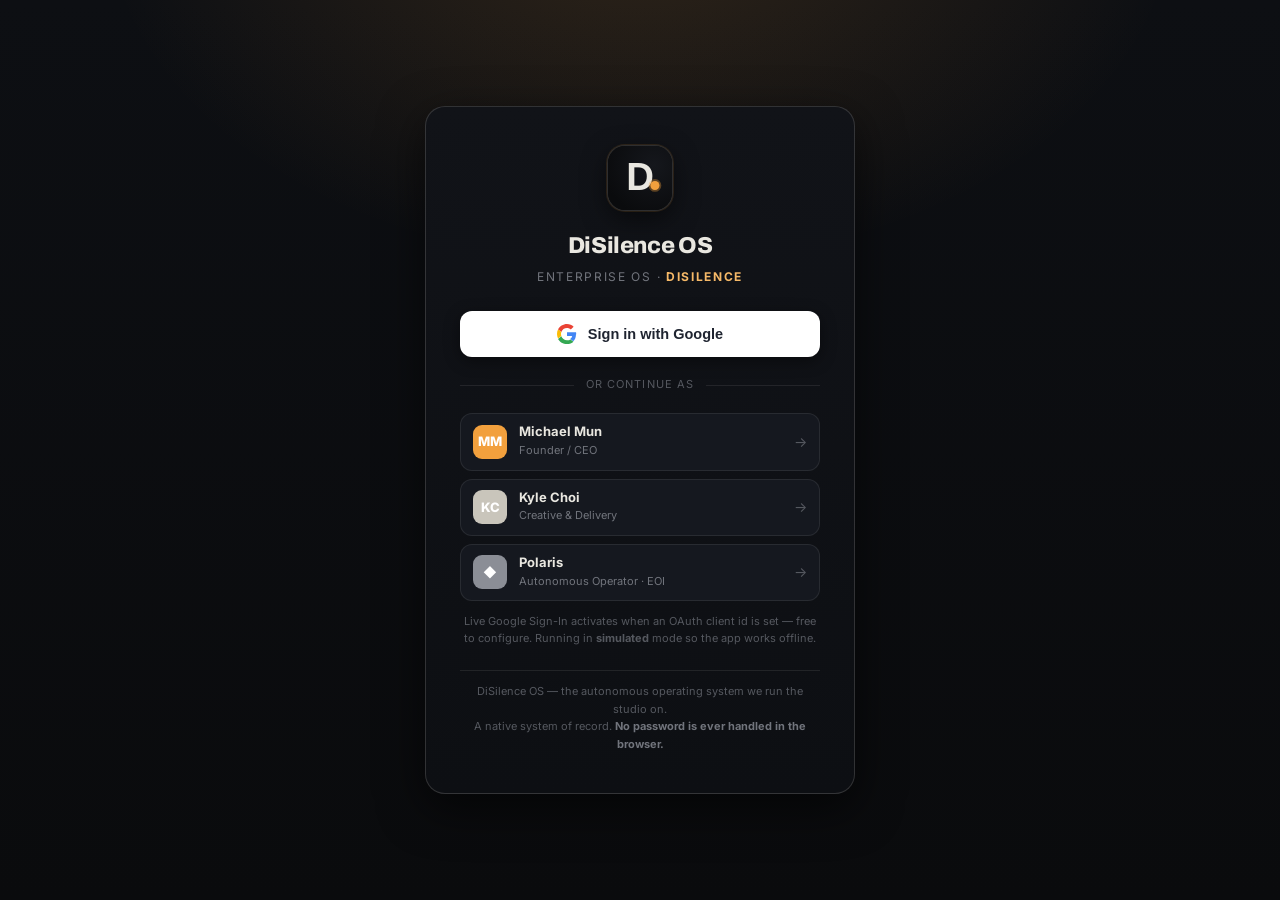
==== index.html @ 9885c928 "DiSilence OS — enterprise operating system + client/partner portal (initial)" ====
<!doctype html>
<html lang="en">
<head>
<meta charset="utf-8" />
<meta name="viewport" content="width=device-width, initial-scale=1" />
<title>DiSilence — Enterprise Operating System</title>
<meta name="robots" content="noindex,nofollow" />
<!-- Set a real Google OAuth client id here (or in tenants/disilence.js) to enable
     live "Sign in with Google" for the @disilence.com team. Empty ⇒ the app runs in
     a clearly-labelled simulated mode so it works before OAuth is configured. -->
<meta name="google-client-id" content="" />
<link rel="icon" href="brand/disilence-mark.svg" />
<link rel="preconnect" href="https://fonts.googleapis.com">
<link rel="preconnect" href="https://fonts.gstatic.com" crossorigin>
<link href="https://fonts.googleapis.com/css2?family=Inter:wght@400;500;600;700;800&family=Archivo:wght@600;700;800;900&family=JetBrains+Mono:wght@400;500;700&display=swap" rel="stylesheet">
<link rel="stylesheet" href="assets/keystone.css?v=2" />
<link rel="stylesheet" href="assets/disilence.css?v=2" />
</head>
<body>

<!-- ========================= LOGIN GATE ========================= -->
<div class="login" id="login">
  <div class="login-card">
    <div class="login-logo" id="loginLogo">D</div>
    <h1 id="loginTitle">DiSilence OS</h1>
    <div class="kfor">Enterprise OS · <b id="loginTenant">Sign in</b></div>

    <div id="gbtnReal"></div>
    <button class="gbtn" id="gbtnSim">
      <svg viewBox="0 0 48 48" aria-hidden="true"><path fill="#EA4335" d="M24 9.5c3.5 0 6.6 1.2 9.1 3.6l6.8-6.8C35.9 2.4 30.3 0 24 0 14.6 0 6.4 5.4 2.5 13.3l7.9 6.1C12.2 13.3 17.6 9.5 24 9.5z"/><path fill="#4285F4" d="M46.1 24.5c0-1.6-.1-3.1-.4-4.5H24v9h12.4c-.5 2.9-2.2 5.3-4.6 7l7.1 5.5c4.2-3.9 6.6-9.6 6.6-16.5z"/><path fill="#FBBC05" d="M10.4 28.6c-.5-1.4-.8-2.9-.8-4.6s.3-3.2.8-4.6l-7.9-6.1C.9 16.5 0 20.1 0 24s.9 7.5 2.5 10.7l7.9-6.1z"/><path fill="#34A853" d="M24 48c6.3 0 11.6-2.1 15.5-5.6l-7.1-5.5c-2 1.3-4.5 2.1-8.4 2.1-6.4 0-11.8-3.8-13.6-9.4l-7.9 6.1C6.4 42.6 14.6 48 24 48z"/></svg>
      <span>Sign in with Google</span>
    </button>

    <div class="or">or continue as</div>
    <div class="demo-users" id="demoUsers"></div>

    <div class="gnote" id="gnote"></div>
    <div class="foot">
      DiSilence OS — the autonomous operating system we run the studio on.<br/>
      A native system of record. <b>No password is ever handled in the browser.</b>
    </div>
  </div>
</div>

<!-- ========================= APP SHELL ========================= -->
<div class="app hidden" id="app">
  <div class="railscrim" id="railscrim"></div>
  <aside class="rail">
    <div class="brand">
      <div class="mark" id="railMark">D</div>
      <div class="name"><b id="railName">DiSilence OS</b><small id="railKicker">Enterprise OS</small></div>
    </div>
    <div class="rail-scroll">
      <nav id="nav"></nav>
    </div>
    <div class="foot">
      <div class="txt">Tenant: <b id="railTenant">—</b> · <span id="railEnv">Demo</span><br/>
      Native store · <b>DiSilence</b> system of record</div>
    </div>
  </aside>

  <div class="main">
    <header class="topbar">
      <button class="hamb" id="hamb">☰</button>
      <button class="railtoggle" id="railToggle" title="Collapse sidebar">⇤</button>
      <div class="ttl"><h1 id="viewTitle">Command</h1></div>
      <div class="spacer"></div>
      <div class="search"><span>⌕</span><input id="search" placeholder="Search  ·  ⌘K" autocomplete="off" /></div>
      <div class="sync"><span class="dot"></span><span id="syncTxt">live</span></div>
      <div class="tenant-tag" id="envTag">DEMO</div>
      <button type="button" class="bell" id="bell" title="Notifications" aria-label="Notifications">🔔<span class="bell-ct hidden" id="bellCt">0</span></button>
      <button type="button" class="rolechip" id="roleChip" title="Switch seat">Seat ▾</button>
      <div class="me" id="me">
        <span class="av" id="meAv">?</span>
        <span class="nm" id="meNm">—<small id="meRole">—</small></span>
      </div>
    </header>
    <div class="content" id="content"></div>
  </div>
</div>

<!-- drill / toasts / command palette -->
<div class="scrim" id="scrim"></div>
<aside class="drill" id="drill">
  <div class="dh"><b id="drillTitle">Detail</b><span class="x" id="drillClose">✕</span></div>
  <div class="db" id="drillBody"></div>
</aside>
<div class="toasts" id="toasts"></div>
<div class="cmdk" id="cmdk"><div class="cmdk-box"><input id="cmdkInput" placeholder="Jump to module, client, engagement…" /><div class="cmdk-list" id="cmdkList"></div></div></div>

<!-- Print / output surface (core/output.js) -->
<div class="printwrap" id="printsheet">
  <div class="print-bar">
    <b id="printTitle">Document</b><span class="spacer"></span>
    <button class="btn" id="printClose">Close</button>
    <button class="btn primary" id="printGo">⎙ Print</button>
  </div>
  <div class="sheet" id="printSheet"></div>
</div>

<!-- Google Identity Services (optional; used only when a client id is set) -->
<script src="https://accounts.google.com/gsi/client" async defer></script>

<!-- Tenant fixture MUST load before the store (it seeds the native DB) -->
<script src="tenants/disilence.js?v=2"></script>
<script src="tenants/disilence-ext.js?v=2"></script>
<script src="core/store.js?v=2"></script>
<script src="core/ledger.js?v=2"></script>
<script src="core/output.js?v=2"></script>
<script src="core/automation.js?v=2"></script>
<script src="assets/auth.js?v=2"></script>
<script src="modules/modules.js?v=2"></script>
<!-- DiSilence agency module suite — provides every module in the DiSilence rail
     (the construction-vertical add-on module files are not shipped). modules.js
     stays for the shared KUI kit + the vertical-agnostic Automation renderer. -->
<script src="modules/modules-disilence.js?v=2"></script>
<script src="assets/app.js?v=2"></script>
</body>
</html>
---- assets/keystone.css ----
/* ============================================================================
 * KEYSTONE — the autonomous enterprise operating system · DESIGN SYSTEM
 * ----------------------------------------------------------------------------
 * A resellable ERP platform by DiSilence. One codebase, many tenants.
 * The base palette is Keystone-neutral (indigo). Each TENANT overrides the
 * --brand-* triad + logo via a theme, so each tenant sees its own
 * lion-orange identity while the product stays multi-tenant underneath.
 *
 * Inherits the premium dark language of the Solid Command Center v3 (the UI
 * Solid's execs already loved) and extends it into a full application shell:
 * login, rail, module chrome, forms, kanban, timeline, automation canvas.
 * Classic CSS, no build step — served by any static host ($0).
 * ==========================================================================*/

:root{
  /* Neutral ink + surface ramp */
  --ink:#0a0e18; --ink-2:#0d1322; --panel:#111a2c; --panel-2:#15203a; --panel-3:#1a2748;
  --line:rgba(255,255,255,.07); --line-2:rgba(255,255,255,.13); --line-3:rgba(255,255,255,.2);
  --txt:#e9edf7; --txt-2:#9fb0cb; --txt-3:#6a7891; --txt-4:#48546c;

  /* Brand triad — Keystone default (indigo). Tenants override these. */
  --brand:#6d7cff; --brand-2:#98a2ff; --brand-deep:#4436c6; --brand-dim:rgba(109,124,255,.15);

  /* Semantic status */
  --ok:#2dd4a7; --warn:#f5b13d; --bad:#ff5d6c; --info:#5aa9ff; --purple:#b98bff;
  --ok-bg:rgba(45,212,167,.12); --warn-bg:rgba(245,177,61,.13); --bad-bg:rgba(255,93,108,.13);
  --info-bg:rgba(90,169,255,.12); --purple-bg:rgba(185,139,255,.13);

  /* Vertical accents (construction default; other verticals swap) */
  --acc-a:#f2984f; --acc-b:#3ea8ff;

  --r:14px; --r-sm:9px; --r-lg:20px;
  --shadow:0 12px 40px rgba(0,0,0,.45); --shadow-sm:0 4px 14px rgba(0,0,0,.3);
  --mono:"JetBrains Mono",ui-monospace,"SF Mono",Menlo,monospace;
  --sans:"Inter",system-ui,-apple-system,"Segoe UI",Roboto,sans-serif;
  --rail-w:250px; --rail-w-collapsed:70px;
}

/* Tenant theme: reference tenant (lion orange) */
:root[data-tenant="solid"]{
  --brand:#e67c2c; --brand-2:#f2984f; --brand-deep:#b64e04; --brand-dim:rgba(230,124,44,.15);
  --acc-a:#f2984f; --acc-b:#3ea8ff;
}

/* Tenant theme: DiSilence (own operating system) — "Composed from Silence":
 * near-black silence field · bone ink · one signal accent (amber). Overrides the
 * neutral ramp toward the true DiSilence palette so the whole app reads on-brand. */
:root[data-tenant="disilence"]{
  --ink:#0a0b0d; --ink-2:#0d0f13; --panel:#111318; --panel-2:#15181f; --panel-3:#1b1f28;
  --line:rgba(233,231,224,.09); --line-2:rgba(233,231,224,.16); --line-3:rgba(233,231,224,.24);
  --txt:#e9e7e0; --txt-2:#9a9da3; --txt-3:#71747c; --txt-4:#55585f;
  --brand:#f2a03d; --brand-2:#f6b968; --brand-deep:#c47615; --brand-dim:rgba(242,160,61,.15);
  --acc-a:#f2a03d; --acc-b:#8b8e96;
  /* One signal. Status = the brand's documented pass/veto + the single amber;
   * categorical "info" collapses to neutral so no second brand hue leaks in. */
  --ok:#7bd9a0; --warn:#f2a03d; --bad:#e4584e; --info:#9a9da3; --purple:#b7a98c;
  --ok-bg:rgba(123,217,160,.12); --warn-bg:rgba(242,160,61,.14); --bad-bg:rgba(228,88,78,.13);
  --info-bg:rgba(233,231,224,.07); --purple-bg:rgba(183,169,140,.12);
  --shadow:0 14px 46px rgba(0,0,0,.6); --shadow-sm:0 4px 16px rgba(0,0,0,.42);
}

*{box-sizing:border-box}
html,body{margin:0;height:100%;overflow:hidden}
body{
  font-family:var(--sans); color:var(--txt); font-size:14px; line-height:1.45;
  -webkit-font-smoothing:antialiased;
  background:
    radial-gradient(1200px 720px at 82% -12%, rgba(109,124,255,.12), transparent 60%),
    radial-gradient(900px 620px at -8% 6%, rgba(90,169,255,.08), transparent 55%),
    var(--ink);
}
:root[data-tenant="solid"] body{
  background:
    radial-gradient(1200px 720px at 82% -12%, rgba(230,124,44,.12), transparent 60%),
    radial-gradient(900px 620px at -8% 6%, rgba(62,168,255,.08), transparent 55%),
    var(--ink);
}
:root[data-tenant="disilence"] body{
  background:
    radial-gradient(1180px 700px at 84% -14%, rgba(242,160,61,.10), transparent 58%),
    radial-gradient(820px 560px at -6% 4%, rgba(242,160,61,.045), transparent 55%),
    var(--ink);
}
a{color:var(--brand-2);text-decoration:none}
code,.mono{font-family:var(--mono);font-variant-numeric:tabular-nums}
code{font-size:.86em;color:var(--brand-2);background:var(--brand-dim);padding:1px 6px;border-radius:5px}
::-webkit-scrollbar{width:10px;height:10px}
::-webkit-scrollbar-thumb{background:rgba(255,255,255,.1);border-radius:8px;border:2px solid transparent;background-clip:padding-box}
.hidden{display:none !important}

/* ============================================================================
 * LOGIN — Google Sign-In gate
 * ==========================================================================*/
.login{position:fixed;inset:0;display:grid;place-items:center;padding:24px;z-index:100;overflow-y:auto;
  background:
    radial-gradient(900px 600px at 50% -10%, var(--brand-dim), transparent 60%),
    linear-gradient(180deg,var(--ink-2),var(--ink))}
.login-card{width:min(430px,94vw);background:linear-gradient(180deg,var(--panel),var(--ink-2));
  border:1px solid var(--line-2);border-radius:var(--r-lg);padding:38px 34px;box-shadow:var(--shadow);text-align:center}
.login-logo{width:66px;height:66px;border-radius:18px;margin:0 auto 18px;display:grid;place-items:center;
  background:linear-gradient(150deg,var(--brand),var(--brand-deep));box-shadow:0 10px 30px var(--brand-dim);
  font-family:var(--mono);font-weight:800;font-size:30px;color:#fff}
.login-logo img{width:52px;height:52px;object-fit:contain}
.login h1{margin:0;font-size:23px;font-weight:800;letter-spacing:.2px}
.login .kfor{color:var(--txt-3);font-size:12px;margin:6px 0 26px;letter-spacing:.14em;text-transform:uppercase}
.login .kfor b{color:var(--brand-2)}
.gbtn{display:flex;align-items:center;justify-content:center;gap:11px;width:100%;padding:13px 16px;border-radius:12px;
  background:#fff;color:#1f2430;font-weight:600;font-size:14.5px;border:none;cursor:pointer;transition:.16s;box-shadow:var(--shadow-sm)}
.gbtn:hover{transform:translateY(-1px);box-shadow:0 8px 22px rgba(0,0,0,.3)}
.gbtn svg{width:20px;height:20px;flex:none}
.login .or{display:flex;align-items:center;gap:12px;color:var(--txt-4);font-size:11px;margin:20px 0;letter-spacing:.1em;text-transform:uppercase}
.login .or::before,.login .or::after{content:"";height:1px;flex:1;background:var(--line)}
.demo-users{display:flex;flex-direction:column;gap:8px}
.demo-user{display:flex;align-items:center;gap:12px;padding:10px 12px;border-radius:12px;border:1px solid var(--line);
  background:var(--panel-2);cursor:pointer;transition:.16s;text-align:left}
.demo-user:hover{border-color:var(--brand);transform:translateX(2px)}
.demo-user .av{width:34px;height:34px;border-radius:9px;display:grid;place-items:center;font-weight:800;font-size:13px;color:#fff;flex:none}
.demo-user .who b{display:block;font-size:13px;line-height:1.15}
.demo-user .who small{color:var(--txt-3);font-size:11px}
.demo-user .arr{margin-left:auto;color:var(--txt-4)}
.login .foot{margin-top:24px;color:var(--txt-4);font-size:11px;line-height:1.6}
.login .foot b{color:var(--txt-3)}
.gnote{margin-top:12px;font-size:11px;color:var(--txt-4);line-height:1.5}

/* ============================================================================
 * APP SHELL — rail · topbar · content
 * ==========================================================================*/
.app{display:grid;grid-template-columns:var(--rail-w) 1fr;height:100vh;overflow:hidden}
.app.rail-collapsed{grid-template-columns:var(--rail-w-collapsed) 1fr}
.rail{position:sticky;top:0;height:100vh;background:linear-gradient(180deg,var(--ink-2),var(--ink));
  border-right:1px solid var(--line);display:flex;flex-direction:column;padding:16px 12px;gap:4px;z-index:30;overflow:hidden}
.brand{display:flex;align-items:center;gap:11px;padding:6px 8px 14px;min-width:0}
.brand .mark{width:40px;height:40px;border-radius:11px;flex:none;display:grid;place-items:center;overflow:hidden;
  background:linear-gradient(150deg,var(--brand),var(--brand-deep));box-shadow:0 6px 18px var(--brand-dim);
  font-family:var(--mono);font-weight:800;font-size:19px;color:#fff}
.brand .mark img{width:32px;height:32px;object-fit:contain}
.brand .name{font-weight:800;letter-spacing:.2px;line-height:1.05;min-width:0}
.brand .name b{font-size:15px;display:block;white-space:nowrap;overflow:hidden;text-overflow:ellipsis}
.brand .name small{display:block;font-weight:600;color:var(--txt-3);font-size:9.5px;letter-spacing:.14em;text-transform:uppercase;margin-top:3px}
.app.rail-collapsed .brand .name,.app.rail-collapsed .rail .sec,.app.rail-collapsed .nav .tx,
.app.rail-collapsed .nav .ct,.app.rail-collapsed .foot .txt{display:none}
.app.rail-collapsed .brand{justify-content:center}

.rail-scroll{overflow-y:auto;overflow-x:hidden;flex:1;margin:0 -4px;padding:0 4px}
.rail .sec{font-size:9.5px;letter-spacing:.16em;text-transform:uppercase;color:var(--txt-4);padding:14px 10px 6px}
.nav{display:flex;align-items:center;gap:12px;padding:9px 11px;border-radius:10px;color:var(--txt-2);cursor:pointer;
  font-weight:600;font-size:13px;border:1px solid transparent;transition:.14s;white-space:nowrap;
  background:none;width:100%;font-family:var(--sans);text-align:left}
.nav:hover{background:var(--panel);color:var(--txt)}
.nav.on{background:var(--brand-dim);color:#fff;border-color:color-mix(in srgb,var(--brand) 40%,transparent)}
.nav .ic{width:20px;text-align:center;font-size:15px;flex:none;opacity:.92}
.nav .tx{flex:1;overflow:hidden;text-overflow:ellipsis}
.nav .ct{font-family:var(--mono);font-size:10.5px;color:var(--txt-4);background:rgba(255,255,255,.05);padding:1px 7px;border-radius:20px}
.nav.on .ct{color:var(--brand-2)}
.app.rail-collapsed .nav{justify-content:center;padding:9px 0}
.foot{margin-top:auto;padding:12px 8px 2px;border-top:1px solid var(--line);color:var(--txt-4);font-size:11px;line-height:1.5}
.foot .txt b{color:var(--txt-2)}

.main{min-width:0;display:flex;flex-direction:column;height:100vh;overflow-y:auto;overflow-x:hidden}
.topbar{display:flex;align-items:center;gap:16px;padding:13px 24px;border-bottom:1px solid var(--line);
  position:sticky;top:0;background:rgba(10,14,24,.82);backdrop-filter:blur(12px);z-index:20}
.hamb{display:none;background:none;border:none;color:var(--txt-2);font-size:20px;cursor:pointer;padding:4px}
.railtoggle{background:none;border:1px solid var(--line);color:var(--txt-3);width:32px;height:32px;border-radius:9px;cursor:pointer;flex:none}
.railtoggle:hover{border-color:var(--line-2);color:var(--txt)}
.topbar .ttl{min-width:0}
.topbar h1{font-size:17px;margin:0;font-weight:800;letter-spacing:.2px;white-space:nowrap;overflow:hidden;text-overflow:ellipsis}
.topbar h1 small{display:block;font-weight:600;color:var(--txt-3);font-size:11px;margin-top:2px}
.spacer{margin-left:auto}
.search{display:flex;align-items:center;gap:8px;background:var(--panel);border:1px solid var(--line);border-radius:9px;padding:8px 12px;min-width:220px;color:var(--txt-2)}
.search input{background:none;border:none;outline:none;color:var(--txt);font-family:var(--sans);font-size:13px;width:100%}
.sync{display:flex;align-items:center;gap:8px;font-size:11.5px;color:var(--txt-2);background:var(--panel);border:1px solid var(--line);padding:6px 11px;border-radius:30px;font-family:var(--mono)}
.dot{width:8px;height:8px;border-radius:50%;background:var(--ok);animation:pulse 2.4s infinite}
@keyframes pulse{0%{box-shadow:0 0 0 0 rgba(45,212,167,.5)}70%{box-shadow:0 0 0 7px rgba(45,212,167,0)}100%{box-shadow:0 0 0 0 rgba(45,212,167,0)}}
.tenant-tag{font-family:var(--mono);font-size:10.5px;letter-spacing:.08em;color:var(--warn);background:var(--warn-bg);border:1px solid rgba(245,177,61,.3);padding:3px 9px;border-radius:6px}
.me{display:flex;align-items:center;gap:9px;cursor:pointer;padding:4px 8px 4px 4px;border-radius:30px;border:1px solid var(--line);background:var(--panel)}
.me:hover{border-color:var(--line-2)}
.bell{position:relative;background:var(--panel);border:1px solid var(--line);color:var(--txt-2);width:34px;height:34px;
  border-radius:50%;cursor:pointer;font-size:14px;line-height:1;display:grid;place-items:center;transition:.14s;flex:none}
.bell:hover{border-color:var(--brand);color:var(--txt)}
.bell-ct{position:absolute;top:-4px;right:-5px;background:var(--bad);color:#fff;font-size:9.5px;font-weight:800;
  font-family:var(--mono);min-width:16px;height:16px;border-radius:9px;display:grid;place-items:center;padding:0 4px;
  border:2px solid var(--ink)}
.bell:focus-visible{outline:2px solid var(--brand);outline-offset:2px}
.rolechip{display:inline-flex;align-items:center;gap:7px;font-size:11.5px;font-weight:700;color:var(--txt-2);
  background:var(--panel);border:1px solid var(--line);padding:7px 12px;border-radius:30px;cursor:pointer;
  font-family:var(--sans);transition:.14s;white-space:nowrap}
.rolechip:hover{border-color:var(--brand);color:var(--txt)}
.rolechip b{color:var(--brand-2)}
.btn:focus-visible,.nav:focus-visible,.tab:focus-visible,.kcard:focus-visible,.kadd:focus-visible,.qa:focus-visible,.rolechip:focus-visible{outline:2px solid var(--brand);outline-offset:2px}
.me .av{width:28px;height:28px;border-radius:50%;display:grid;place-items:center;font-weight:800;font-size:11px;color:#fff;flex:none}
.me .nm{font-size:12px;font-weight:600;line-height:1.05}
.me .nm small{display:block;color:var(--txt-3);font-size:10px;font-weight:500}

/* Vertical rhythm: every top-level block (KPI grid, cards, tables) gets a uniform
   18px breathing gap — fixes the "first card row touches the second row" congestion. */
.content{padding:22px 26px 70px;max-width:1520px;width:100%;display:flex;flex-direction:column;gap:18px;align-items:stretch}
.content>*{margin-top:0;margin-bottom:0}
.view-head{display:flex;align-items:flex-end;gap:14px;margin:2px 0 2px;flex-wrap:wrap}
.view-head h2{margin:0;font-size:21px;font-weight:800;letter-spacing:.2px}
.view-head p{margin:4px 0 0;color:var(--txt-3);font-size:12.5px;max-width:640px}
.view-head .tools{margin-left:auto;display:flex;gap:8px;align-items:center;flex-wrap:wrap}

/* ============================================================================
 * PRIMITIVES — grid · cards · kpi · chips · buttons · tables · forms
 * ==========================================================================*/
.grid{display:grid;gap:16px}
.g-kpi{grid-template-columns:repeat(4,1fr)}
.g-2{grid-template-columns:1.5fr 1fr}
.g-2e{grid-template-columns:1fr 1fr}
.g-3{grid-template-columns:repeat(3,1fr)}
.span-2{grid-column:span 2}
@media(max-width:1200px){.g-kpi{grid-template-columns:repeat(2,1fr)}.g-2,.g-2e,.g-3{grid-template-columns:1fr}.span-2{grid-column:auto}}

.card{background:linear-gradient(180deg,var(--panel),var(--ink-2));border:1px solid var(--line);border-radius:var(--r);
  padding:18px;box-shadow:var(--shadow);position:relative;overflow:hidden}
.card.pad-0{padding:0}
.card h3{margin:0 0 2px;font-size:13px;font-weight:700;letter-spacing:.2px;display:flex;align-items:center;gap:8px}
.card .sub{color:var(--txt-3);font-size:11.5px;margin-bottom:14px}
.card-h{display:flex;align-items:center;justify-content:space-between;gap:12px;margin-bottom:14px}
.card-h .act{font-size:11.5px;color:var(--brand-2);cursor:pointer;font-weight:700}
.card-h .act:hover{text-decoration:underline}

.kpi{cursor:default;transition:.18s;display:flex;flex-direction:column;gap:6px}
.kpi[data-click]{cursor:pointer}
.kpi[data-click]:hover{transform:translateY(-2px);border-color:var(--line-2)}
.kpi .lab{color:var(--txt-3);font-size:10.5px;font-weight:700;letter-spacing:.12em;text-transform:uppercase}
.kpi .val{font-family:var(--mono);font-size:26px;font-weight:700;letter-spacing:-.5px;line-height:1}
.kpi .meta{display:flex;align-items:center;gap:8px;font-size:11.5px;color:var(--txt-2)}
.kpi .accent{position:absolute;left:0;top:0;bottom:0;width:3px;background:var(--brand)}
.kpi.ok .accent{background:var(--ok)}.kpi.warn .accent{background:var(--warn)}.kpi.bad .accent{background:var(--bad)}
.kpi.info .accent{background:var(--info)}.kpi.purple .accent{background:var(--purple)}

.chip{display:inline-flex;align-items:center;gap:5px;font-size:11px;font-weight:700;padding:2px 9px;border-radius:20px;font-family:var(--mono)}
.chip.ok{color:var(--ok);background:var(--ok-bg)}.chip.warn{color:var(--warn);background:var(--warn-bg)}
.chip.bad{color:var(--bad);background:var(--bad-bg)}.chip.info{color:var(--info);background:var(--info-bg)}
.chip.purple{color:var(--purple);background:var(--purple-bg)}
.chip.mute{color:var(--txt-3);background:rgba(255,255,255,.05)}
.chip.brand{color:var(--brand-2);background:var(--brand-dim)}
.chip.roof{color:var(--acc-a);background:rgba(242,152,79,.13)}.chip.side{color:var(--acc-b);background:rgba(62,168,255,.13)}
.delta{font-family:var(--mono);font-size:11.5px;font-weight:700}.delta.up{color:var(--ok)}.delta.down{color:var(--bad)}
.pill{display:inline-flex;align-items:center;gap:6px;font-size:11px;font-weight:600;padding:3px 10px;border-radius:8px;border:1px solid var(--line-2);color:var(--txt-2)}

.btn{display:inline-flex;align-items:center;gap:7px;font-family:var(--sans);font-size:12.5px;font-weight:700;
  padding:9px 15px;border-radius:10px;cursor:pointer;border:1px solid var(--line-2);background:var(--panel-2);color:var(--txt);transition:.14s}
.btn:hover{border-color:var(--line-3);background:var(--panel-3)}
.btn.primary{background:linear-gradient(135deg,var(--brand),var(--brand-deep));border-color:transparent;color:#fff;box-shadow:0 6px 18px var(--brand-dim)}
.btn.primary:hover{filter:brightness(1.06)}
.btn.ghost{background:none}
.btn.sm{padding:6px 11px;font-size:11.5px;border-radius:8px}
.btn.danger{color:var(--bad);border-color:rgba(255,93,108,.3)}
.btn:disabled{opacity:.5;cursor:not-allowed}
.btnrow{display:flex;gap:8px;flex-wrap:wrap;align-items:center}

table{width:100%;border-collapse:collapse}
th{text-align:left;color:var(--txt-3);font-size:10px;letter-spacing:.1em;text-transform:uppercase;font-weight:700;padding:0 12px 10px}
td{padding:11px 12px;border-top:1px solid var(--line);font-size:13px;vertical-align:middle}
tbody tr{transition:.12s}
tbody tr.clk{cursor:pointer}
tbody tr.clk:hover{background:rgba(255,255,255,.03)}
td.num,th.num{text-align:right;font-family:var(--mono);font-variant-numeric:tabular-nums}
.muted{color:var(--txt-3)}
.twrap{overflow-x:auto}

label.field{display:block;margin-bottom:14px}
label.field .lb{display:block;font-size:11px;color:var(--txt-3);font-weight:700;letter-spacing:.06em;text-transform:uppercase;margin-bottom:6px}
input.in,select.in,textarea.in{width:100%;background:var(--ink-2);border:1px solid var(--line-2);border-radius:9px;
  padding:10px 12px;color:var(--txt);font-family:var(--sans);font-size:13px;outline:none;transition:.14s}
input.in:focus,select.in:focus,textarea.in:focus{border-color:var(--brand);background:var(--ink)}
textarea.in{resize:vertical;min-height:74px;font-family:inherit}
.form-2{display:grid;grid-template-columns:1fr 1fr;gap:0 16px}
@media(max-width:640px){.form-2{grid-template-columns:1fr}}

.bar-row{display:grid;grid-template-columns:150px 1fr 92px;align-items:center;gap:12px;padding:7px 0}
.bar-row .nm{font-size:12.5px;color:var(--txt-2)}
.bar-track{height:10px;background:rgba(255,255,255,.06);border-radius:8px;overflow:hidden;position:relative}
.bar-fill{height:100%;border-radius:8px;background:linear-gradient(90deg,var(--brand),var(--brand-2));transition:width .9s cubic-bezier(.22,1,.36,1)}
.bar-fill.ok{background:linear-gradient(90deg,var(--ok),#7be8cf)}.bar-fill.warn{background:linear-gradient(90deg,var(--warn),#ffd07a)}
.bar-fill.bad{background:linear-gradient(90deg,var(--bad),#ff98a3)}
.bar-row .vv{text-align:right;font-family:var(--mono);font-size:12px;color:var(--txt)}

.empty{text-align:center;padding:42px 20px;color:var(--txt-3)}
.empty .ic{font-size:34px;opacity:.5;margin-bottom:10px}
.empty b{display:block;color:var(--txt-2);font-size:14px;margin-bottom:4px}
.empty p{margin:0 auto;max-width:380px;font-size:12.5px;line-height:1.5}

.tabs{display:flex;gap:4px;border-bottom:1px solid var(--line);margin-bottom:18px;flex-wrap:wrap}
.tab{padding:9px 14px;font-size:12.5px;font-weight:700;color:var(--txt-3);cursor:pointer;border-bottom:2px solid transparent;margin-bottom:-1px;transition:.14s}
.tab:hover{color:var(--txt-2)}
.tab.on{color:var(--txt);border-bottom-color:var(--brand)}

.badge-live{display:inline-flex;align-items:center;gap:6px;font-size:10.5px;font-weight:700;color:var(--ok);background:var(--ok-bg);padding:3px 9px;border-radius:20px;font-family:var(--mono)}
.badge-live .dot{width:6px;height:6px}
.subtle{color:var(--txt-3);font-size:11.5px}

/* Quick-action tiles (Action Hub module registry) --------------------------- */
.qa-grid{display:grid;grid-template-columns:repeat(auto-fill,minmax(168px,1fr));gap:10px}
.qa{display:flex;align-items:center;gap:10px;padding:11px 13px;border-radius:11px;border:1px solid var(--line);
  background:var(--panel-2);cursor:pointer;transition:.14s;font-weight:600;font-size:12.5px;color:var(--txt-2);
  font-family:var(--sans);text-align:left;width:100%}
.qa:hover{border-color:var(--brand);color:var(--txt);transform:translateY(-1px)}
.qa .ic{width:26px;height:26px;border-radius:8px;display:grid;place-items:center;flex:none;background:var(--brand-dim);color:var(--brand-2);font-size:13px}
.qa small{display:block;color:var(--txt-4);font-size:10px;font-weight:500;margin-top:1px}

/* Task-guidance banner — beginner tutorial strip, slim + dismissible --------- */
.guide-banner{display:flex;align-items:flex-start;gap:12px;padding:12px 16px;border-radius:12px;
  border:1px solid color-mix(in srgb,var(--brand) 45%,transparent);
  background:linear-gradient(90deg,var(--brand-dim),transparent 70%);
  box-shadow:0 4px 18px rgba(0,0,0,.25)}
.guide-banner .gic{font-size:17px;line-height:1.2;flex:none}
.guide-banner .gtx{min-width:0;flex:1}
.guide-banner .gtx>b{font-size:12.5px;display:block;margin-bottom:5px}
.guide-banner .gsteps{display:flex;flex-wrap:wrap;gap:6px 14px}
.guide-banner .gstep{display:inline-flex;align-items:center;gap:6px;font-size:11.5px;color:var(--txt-2)}
.guide-banner .gstep b{width:16px;height:16px;border-radius:50%;background:var(--brand);color:#fff;font-size:9.5px;
  display:grid;place-items:center;flex:none;font-family:var(--mono)}
.guide-banner .gx{background:none;border:none;color:var(--txt-3);cursor:pointer;font-size:14px;padding:2px 4px;flex:none}
.guide-banner .gx:hover{color:var(--txt)}

/* Child-record context strip — every child drill carries its parent's world -- */
.ctx-strip{display:flex;flex-wrap:wrap;gap:8px 18px;padding:11px 14px;border:1px solid var(--line);
  border-radius:11px;background:var(--ink-2);margin-bottom:16px;font-size:11.5px}
.ctx-strip .cx{display:flex;flex-direction:column;gap:2px;min-width:0}
.ctx-strip .cx small{color:var(--txt-4);font-size:9px;letter-spacing:.1em;text-transform:uppercase;font-weight:700}
.ctx-strip .cx b{font-family:var(--mono);font-weight:600;color:var(--txt-2);font-size:11.5px}
.ctx-strip .cx b a,.ctx-strip .cx b .lnk{color:var(--brand-2);cursor:pointer}

/* Job hierarchy tree (job → lot sub-jobs → scope sub-sub-jobs) --------------- */
.tree{display:flex;flex-direction:column;gap:4px}
.tree .tnode{display:flex;align-items:center;gap:10px;padding:9px 12px;border:1px solid var(--line);
  border-radius:10px;background:var(--panel-2);cursor:pointer;transition:.14s}
.tree .tnode:hover{border-color:var(--brand)}
.tree .tnode.lv1{margin-left:26px}
.tree .tnode.lv2{margin-left:52px}
.tree .tnode .tic{width:22px;height:22px;border-radius:7px;display:grid;place-items:center;flex:none;
  background:var(--brand-dim);color:var(--brand-2);font-size:11px;font-weight:800;font-family:var(--mono)}
.tree .tnode b{font-size:12.5px;font-family:var(--mono);font-weight:600}
.tree .tnode .tmeta{margin-left:auto;display:flex;gap:8px;align-items:center;color:var(--txt-3);font-size:11px;font-family:var(--mono)}

/* Milestone rail + drill + mini calendar ------------------------------------- */
.ms-lane{cursor:pointer}
.ms-lane:focus-visible{outline:2px solid var(--brand);outline-offset:2px}
.mcal{display:grid;grid-template-columns:repeat(7,1fr);gap:4px;margin-top:10px}
.mcal .mch{font-size:9px;letter-spacing:.1em;text-transform:uppercase;color:var(--txt-4);text-align:center;font-weight:700;padding:2px 0}
.mcal .mcd{min-height:44px;border:1px solid var(--line);border-radius:8px;padding:4px 6px;font-size:10px;color:var(--txt-3);
  font-family:var(--mono);background:var(--ink-2);position:relative}
.mcal .mcd.out{opacity:.35}
.mcal .mcd.today{border-color:var(--brand);box-shadow:0 0 0 1px var(--brand-dim) inset}
.mcal .mcd .md{position:absolute;top:3px;right:6px}
.mcal .mcd .mev{display:block;margin-top:12px;font-size:9px;line-height:1.25;padding:1px 4px;border-radius:4px;
  background:var(--brand-dim);color:var(--brand-2);white-space:nowrap;overflow:hidden;text-overflow:ellipsis;font-family:var(--sans);font-weight:700}
.mcal .mcd .mev.done{background:var(--ok-bg);color:var(--ok)}
.mcal .mcd .mev.late{background:var(--bad-bg);color:var(--bad)}

/* Bid-package sketches (SVG line-art drawings) ------------------------------ */
.sketch{border:1px solid var(--line-2);border-radius:11px;background:var(--ink-2);padding:14px;margin:10px 0}
.sketch svg{width:100%;height:auto;display:block}
.sketch .cap{margin-top:9px;font-size:11px;color:var(--txt-3);display:flex;justify-content:space-between;gap:10px}

/* Kanban ------------------------------------------------------------------- */
.kanban{display:grid;grid-auto-flow:column;grid-auto-columns:minmax(230px,1fr);gap:14px;overflow-x:auto;padding-bottom:8px}
.kcol{background:var(--ink-2);border:1px solid var(--line);border-radius:var(--r);padding:12px;min-height:120px}
.kcol-h{display:flex;align-items:center;justify-content:space-between;margin-bottom:10px;font-size:12px;font-weight:700}
.kcol-h .n{color:var(--txt-3);font-family:var(--mono);font-size:11px}
.kcard{background:var(--panel-2);border:1px solid var(--line);border-radius:10px;padding:11px 12px;margin-bottom:9px;cursor:pointer;transition:.14s}
.kcard:hover{border-color:var(--brand);transform:translateY(-1px)}
.kcard b{font-size:12.5px;display:block;line-height:1.25}
.kcard .m{color:var(--txt-3);font-size:11px;margin-top:5px;display:flex;gap:8px;flex-wrap:wrap;align-items:center}
.kadd{display:flex;align-items:center;justify-content:center;gap:6px;width:100%;padding:9px 10px;border-radius:10px;
  border:1px dashed var(--line-2);background:none;color:var(--txt-3);font-weight:700;font-size:11.5px;cursor:pointer;
  transition:.14s;font-family:var(--sans)}
.kadd:hover{border-color:var(--brand);color:var(--brand-2);background:var(--brand-dim)}

/* Timeline / feed ---------------------------------------------------------- */
.feed{display:flex;flex-direction:column}
.feed-item{display:grid;grid-template-columns:auto 1fr auto;gap:11px;align-items:start;padding:11px 4px;border-top:1px solid var(--line)}
.feed-item:first-child{border-top:none}
.feed .ic{width:28px;height:28px;border-radius:8px;display:grid;place-items:center;font-family:var(--mono);font-weight:700;font-size:12px;flex:none;background:var(--brand-dim);color:var(--brand-2)}
.feed .ic.ok{background:var(--ok-bg);color:var(--ok)}.feed .ic.warn{background:var(--warn-bg);color:var(--warn)}
.feed .ic.bad{background:var(--bad-bg);color:var(--bad)}.feed .ic.info{background:var(--info-bg);color:var(--info)}
.feed .tx{font-size:12.5px;line-height:1.4;color:var(--txt)}
.feed .tx .note{display:block;color:var(--txt-3);font-size:11px;margin-top:2px}
.feed .tm{font-family:var(--mono);font-size:10.5px;color:var(--txt-4);white-space:nowrap}

/* Drill panel -------------------------------------------------------------- */
.scrim{position:fixed;inset:0;background:rgba(4,8,16,.62);backdrop-filter:blur(3px);opacity:0;pointer-events:none;transition:.22s;z-index:40}
.scrim.on{opacity:1;pointer-events:auto}
.drill{position:fixed;top:0;right:0;height:100vh;width:min(680px,96vw);background:linear-gradient(180deg,var(--panel-2),var(--ink-2));
  border-left:1px solid var(--line-2);box-shadow:-20px 0 60px rgba(0,0,0,.5);transform:translateX(100%);
  transition:transform .3s cubic-bezier(.22,1,.36,1);z-index:41;display:flex;flex-direction:column}
.drill.on{transform:none}
.drill .dh{display:flex;align-items:center;gap:12px;padding:20px 22px;border-bottom:1px solid var(--line)}
.drill .dh b{font-size:15px}.drill .dh .x{margin-left:auto;cursor:pointer;color:var(--txt-3);font-size:22px;line-height:1}
.drill .db{padding:20px 22px;overflow:auto}
.kv{display:grid;grid-template-columns:150px 1fr;gap:9px 14px;font-size:13px;margin:14px 0}
.kv .k{color:var(--txt-3)}.kv .v{font-family:var(--mono);word-break:break-word}

/* Toasts ------------------------------------------------------------------- */
.toasts{position:fixed;right:20px;bottom:20px;display:flex;flex-direction:column;gap:10px;z-index:60;max-width:380px}
.toast{background:var(--panel-3);border:1px solid var(--line-2);border-left:3px solid var(--brand);border-radius:11px;
  padding:12px 15px;box-shadow:var(--shadow);animation:slidein .35s ease;font-size:12.5px}
.toast.ok{border-left-color:var(--ok)}.toast.warn{border-left-color:var(--warn)}.toast.bad{border-left-color:var(--bad)}
.toast b{display:block;margin-bottom:2px;font-size:12.5px}.toast small{color:var(--txt-3)}
@keyframes slidein{from{opacity:0;transform:translateY(8px)}to{opacity:1;transform:none}}

/* Command palette ---------------------------------------------------------- */
.cmdk{position:fixed;inset:0;background:rgba(4,8,16,.6);backdrop-filter:blur(4px);display:none;place-items:start center;padding-top:14vh;z-index:70}
.cmdk.on{display:grid}
.cmdk-box{width:min(600px,94vw);background:linear-gradient(180deg,var(--panel-2),var(--ink-2));border:1px solid var(--line-2);border-radius:16px;box-shadow:var(--shadow);overflow:hidden}
.cmdk-box input{width:100%;background:none;border:none;outline:none;color:var(--txt);font-size:16px;padding:18px 20px;border-bottom:1px solid var(--line);font-family:var(--sans)}
.cmdk-list{max-height:340px;overflow:auto;padding:8px}
.cmdk-item{display:flex;align-items:center;gap:12px;padding:11px 13px;border-radius:10px;cursor:pointer;font-size:13px}
.cmdk-item.sel,.cmdk-item:hover{background:var(--brand-dim)}
.cmdk-item .ic{width:22px;text-align:center;opacity:.85}
.cmdk-item small{margin-left:auto;color:var(--txt-4);font-family:var(--mono);font-size:11px}

/* Automation canvas -------------------------------------------------------- */
.flow{display:flex;align-items:stretch;gap:0;overflow-x:auto;padding:8px 2px}
.flow-node{background:var(--panel-2);border:1px solid var(--line-2);border-radius:12px;padding:12px 14px;min-width:190px;flex:none}
.flow-node .t{font-size:10px;letter-spacing:.1em;text-transform:uppercase;color:var(--txt-4);font-weight:700}
.flow-node b{display:block;font-size:13px;margin:3px 0}
.flow-node small{color:var(--txt-3);font-size:11px}
.flow-node.trigger{border-color:color-mix(in srgb,var(--info) 45%,transparent)}
.flow-node.action{border-color:color-mix(in srgb,var(--brand) 45%,transparent)}
.flow-node.gate{border-color:color-mix(in srgb,var(--warn) 45%,transparent)}
.flow-arrow{display:flex;align-items:center;color:var(--txt-4);padding:0 8px;font-size:18px;flex:none}

.status-line{display:flex;align-items:center;gap:8px;font-size:12px}
.status-line .d{width:8px;height:8px;border-radius:50%;flex:none}
.d.ok{background:var(--ok)}.d.warn{background:var(--warn)}.d.bad{background:var(--bad)}.d.mute{background:var(--txt-4)}

/* Mobile ------------------------------------------------------------------- */
.railscrim{display:none}
@media(max-width:960px){
  .app,.app.rail-collapsed{grid-template-columns:1fr}
  .rail{position:fixed;left:0;top:0;width:var(--rail-w);transform:translateX(-100%);transition:transform .26s cubic-bezier(.22,1,.36,1);box-shadow:24px 0 60px rgba(0,0,0,.5)}
  .app.rail-open .rail{transform:none}
  .app.rail-collapsed .brand .name,.app.rail-collapsed .nav .tx,.app.rail-collapsed .nav .ct{display:revert}
  .hamb{display:block}.railtoggle{display:none}
  .railscrim{display:block;position:fixed;inset:0;background:rgba(4,8,16,.6);opacity:0;pointer-events:none;transition:.2s;z-index:29}
  .app.rail-open .railscrim{opacity:1;pointer-events:auto}
  .search{min-width:0;flex:1}
  .me .nm{display:none}
}
@media(max-width:560px){.content{padding:16px 14px 60px}.sync,.tenant-tag{display:none}}

/* ============================================================================
 * PRINT / OUTPUT — document print surface + form templates (core/output.js)
 * ==========================================================================*/
.printwrap{position:fixed;inset:0;background:#40485a;z-index:90;display:none;flex-direction:column;overflow:auto}
.printwrap.on{display:flex}
.print-bar{position:sticky;top:0;display:flex;align-items:center;gap:10px;padding:12px 18px;background:var(--ink-2);border-bottom:1px solid var(--line);color:var(--txt);z-index:2}
.print-bar b{font-size:14px}
.printwrap .sheet{background:#fff;color:#1a1a1a;width:816px;max-width:96vw;margin:22px auto;padding:44px 46px;box-shadow:0 24px 70px rgba(0,0,0,.5);font-family:Georgia,"Times New Roman",serif}
.pd{color:#1a1a1a;font-size:13px;line-height:1.5}
.pd-hd{display:flex;justify-content:space-between;align-items:flex-start;border-bottom:2px solid #1a1a1a;padding-bottom:10px;margin-bottom:6px}
.pd-title{font-size:18px;font-weight:700;letter-spacing:.5px}
.pd-sub{color:#555;font-size:12px}
.pd-co{text-align:right;font-size:11.5px;color:#333}
.pd-meta{color:#555;font-size:11.5px;margin:8px 0 16px}
.pd-2{display:grid;grid-template-columns:1fr 1fr;gap:20px;margin:14px 0}
.pd-t{width:100%;border-collapse:collapse;margin-top:8px;font-size:12.5px}
.pd-t th{text-align:left;border-bottom:1px solid #1a1a1a;padding:5px 8px;font-size:11px;text-transform:uppercase;letter-spacing:.05em}
.pd-t td{padding:5px 8px;border-bottom:1px solid #ddd}
.pd-t td.r,.pd-t th.r{text-align:right;font-variant-numeric:tabular-nums}
.pd-t tr.tot td{border-top:2px solid #1a1a1a;border-bottom:none;font-weight:700}
.pd-t tr.sec td{background:#f2efe8}
.pd-h{margin:18px 0 4px;font-size:14px;border-bottom:1px solid #999;padding-bottom:3px}
.pd-ft{margin-top:22px;padding-top:8px;border-top:1px solid #ccc;color:#888;font-size:10.5px;text-align:center}
.pd-check{border:1.5px solid #1a1a1a;padding:16px 18px;background:linear-gradient(180deg,#fbfcfe,#f4f6f2);margin-bottom:14px}
.pd-row{display:flex;justify-content:space-between;align-items:flex-start}
.pd-no{font-weight:700;color:#a33}
.pd-payline{display:flex;align-items:center;gap:12px;margin:16px 0 6px}
.pd-payline .pd-l{font-size:9px;text-transform:uppercase;color:#555;line-height:1.1}
.pd-payline .pd-payee{flex:1;border-bottom:1px solid #1a1a1a;padding:2px 6px;font-weight:600}
.pd-payline .pd-amtbox{border:1.5px solid #1a1a1a;padding:4px 12px;font-weight:700;min-width:120px;text-align:right}
.pd-words{border-bottom:1px solid #1a1a1a;padding:2px 4px;font-style:italic;white-space:nowrap;overflow:hidden}
.pd-words .pd-fill{color:#aaa;letter-spacing:-1px}
.pd-micr{font-family:"Courier New",monospace;font-size:15px;letter-spacing:2px;margin-top:14px;color:#111}
.pd-stub{border:1px dashed #999;padding:10px 12px;font-size:12px}
@media print{
  body>*:not(#printsheet){display:none!important}
  #printsheet{position:static;background:#fff;display:block!important;overflow:visible}
  #printsheet .print-bar{display:none!important}
  #printsheet .sheet{margin:0;box-shadow:none;width:auto;max-width:none;padding:0}
}
---- assets/disilence.css ----
/* ============================================================================
 * DiSilence OS — brand polish layer (loads after keystone.css)
 * "Composed from Silence": condensed display type, bone ink, one amber signal.
 * Scoped to [data-tenant="disilence"] so it only ever styles our own tenant.
 * ==========================================================================*/
:root[data-tenant="disilence"] h1,
:root[data-tenant="disilence"] h2,
:root[data-tenant="disilence"] h3,
:root[data-tenant="disilence"] .view-head h2,
:root[data-tenant="disilence"] #loginTitle,
:root[data-tenant="disilence"] .brand .name b {
  font-family: "Archivo", var(--sans);
  font-weight: 800;
  letter-spacing: -.015em;
}

/* KPI values + spec lines lean on the mono "system voice" */
:root[data-tenant="disilence"] .kpi .val { letter-spacing: -.01em; }

/* The login + rail mark chip: let the SVG breathe on a near-black tile rather
 * than the default brand-gradient fill (our mark carries its own amber signal). */
:root[data-tenant="disilence"] #loginLogo,
:root[data-tenant="disilence"] #railMark {
  background: #0a0b0d !important;
  border: 1px solid var(--line-2);
  box-shadow: 0 0 0 1px rgba(242,160,61,.12), 0 8px 24px rgba(0,0,0,.5);
  overflow: hidden;
}
:root[data-tenant="disilence"] #loginLogo img,
:root[data-tenant="disilence"] #railMark img { width: 100%; height: 100%; object-fit: cover; }

/* Signal accent: a hairline amber underline motif on view heads */
:root[data-tenant="disilence"] .view-head h2::after {
  content: "";
  display: block;
  width: 34px; height: 2px;
  margin-top: 8px;
  background: var(--brand);
  box-shadow: 0 0 12px rgba(242,160,61,.45);
}

/* env chip reads as a quiet "DEMO" mono tag, on-brand */
:root[data-tenant="disilence"] #envTag {
  font-family: var(--mono);
  letter-spacing: .12em;
}

/* Signal-dot helper for inline "system speaking" accents in module bodies */
:root[data-tenant="disilence"] .sig-dot {
  display: inline-block; width: .5em; height: .5em; border-radius: 50%;
  background: var(--brand); box-shadow: 0 0 10px rgba(242,160,61,.5);
  vertical-align: middle; margin-right: .45em;
}

/* Autonomous-activity feed (home) — one row per decision, clean two-line layout */
:root[data-tenant="disilence"] .actlist { display: flex; flex-direction: column; gap: 2px; }
:root[data-tenant="disilence"] .act-row {
  display: flex; justify-content: space-between; align-items: baseline; gap: 1rem;
  padding: 9px 0; border-bottom: 1px solid var(--line);
}
:root[data-tenant="disilence"] .act-row:last-child { border-bottom: 0; }
:root[data-tenant="disilence"] .act-row > span { color: var(--txt); }
:root[data-tenant="disilence"] .act-row small { color: var(--txt-3); white-space: nowrap; font-family: var(--mono); font-size: 11px; }

/* Role list (admin) + key/value rows in drills + cards */
:root[data-tenant="disilence"] .rolelist { display: flex; flex-direction: column; }
:root[data-tenant="disilence"] .kv {
  display: flex; justify-content: space-between; gap: 1rem; align-items: baseline;
  padding: 7px 0; border-bottom: 1px solid var(--line);
}
:root[data-tenant="disilence"] .kv:last-child { border-bottom: 0; }
:root[data-tenant="disilence"] .kv > b { color: var(--txt-2); font-weight: 500; flex: none; }
:root[data-tenant="disilence"] .kv > span { color: var(--txt); text-align: right; }
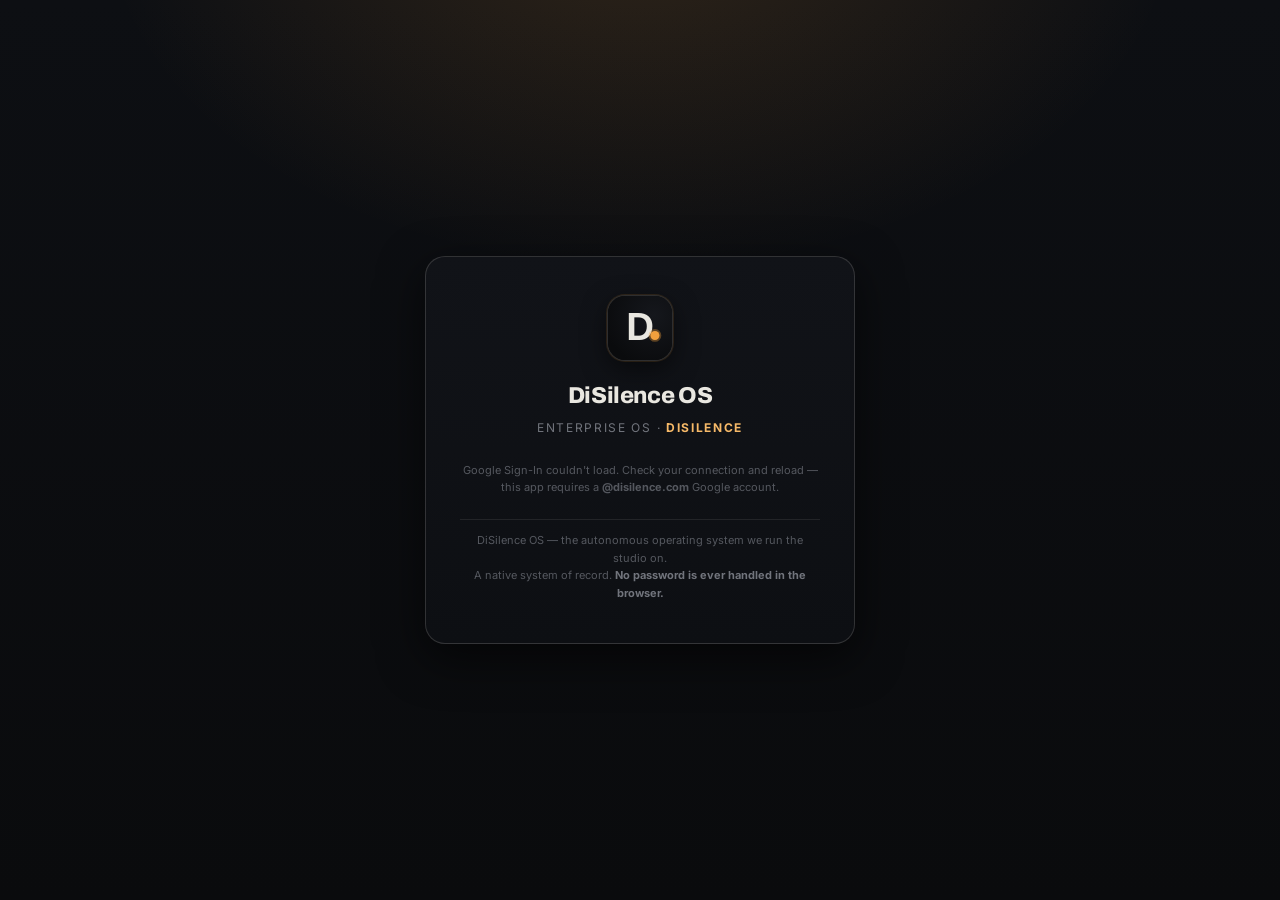
==== commit 7a04b1f6: "Enable live Google Sign-In (@disilence.com Workspace) + close the seat-picker auth bypass" ====
--- a/index.html
+++ b/index.html
@@ -13,8 +13,8 @@
 <link rel="preconnect" href="https://fonts.googleapis.com">
 <link rel="preconnect" href="https://fonts.gstatic.com" crossorigin>
 <link href="https://fonts.googleapis.com/css2?family=Inter:wght@400;500;600;700;800&family=Archivo:wght@600;700;800;900&family=JetBrains+Mono:wght@400;500;700&display=swap" rel="stylesheet">
-<link rel="stylesheet" href="assets/keystone.css?v=2" />
-<link rel="stylesheet" href="assets/disilence.css?v=2" />
+<link rel="stylesheet" href="assets/keystone.css?v=5" />
+<link rel="stylesheet" href="assets/disilence.css?v=5" />
 </head>
 <body>
 
@@ -102,18 +102,18 @@
 <script src="https://accounts.google.com/gsi/client" async defer></script>
 
 <!-- Tenant fixture MUST load before the store (it seeds the native DB) -->
-<script src="tenants/disilence.js?v=2"></script>
-<script src="tenants/disilence-ext.js?v=2"></script>
-<script src="core/store.js?v=2"></script>
-<script src="core/ledger.js?v=2"></script>
-<script src="core/output.js?v=2"></script>
-<script src="core/automation.js?v=2"></script>
-<script src="assets/auth.js?v=2"></script>
-<script src="modules/modules.js?v=2"></script>
+<script src="tenants/disilence.js?v=5"></script>
+<script src="tenants/disilence-ext.js?v=5"></script>
+<script src="core/store.js?v=5"></script>
+<script src="core/ledger.js?v=5"></script>
+<script src="core/output.js?v=5"></script>
+<script src="core/automation.js?v=5"></script>
+<script src="assets/auth.js?v=5"></script>
+<script src="modules/modules.js?v=5"></script>
 <!-- DiSilence agency module suite — provides every module in the DiSilence rail
      (the construction-vertical add-on module files are not shipped). modules.js
      stays for the shared KUI kit + the vertical-agnostic Automation renderer. -->
-<script src="modules/modules-disilence.js?v=2"></script>
-<script src="assets/app.js?v=2"></script>
+<script src="modules/modules-disilence.js?v=5"></script>
+<script src="assets/app.js?v=5"></script>
 </body>
 </html>
